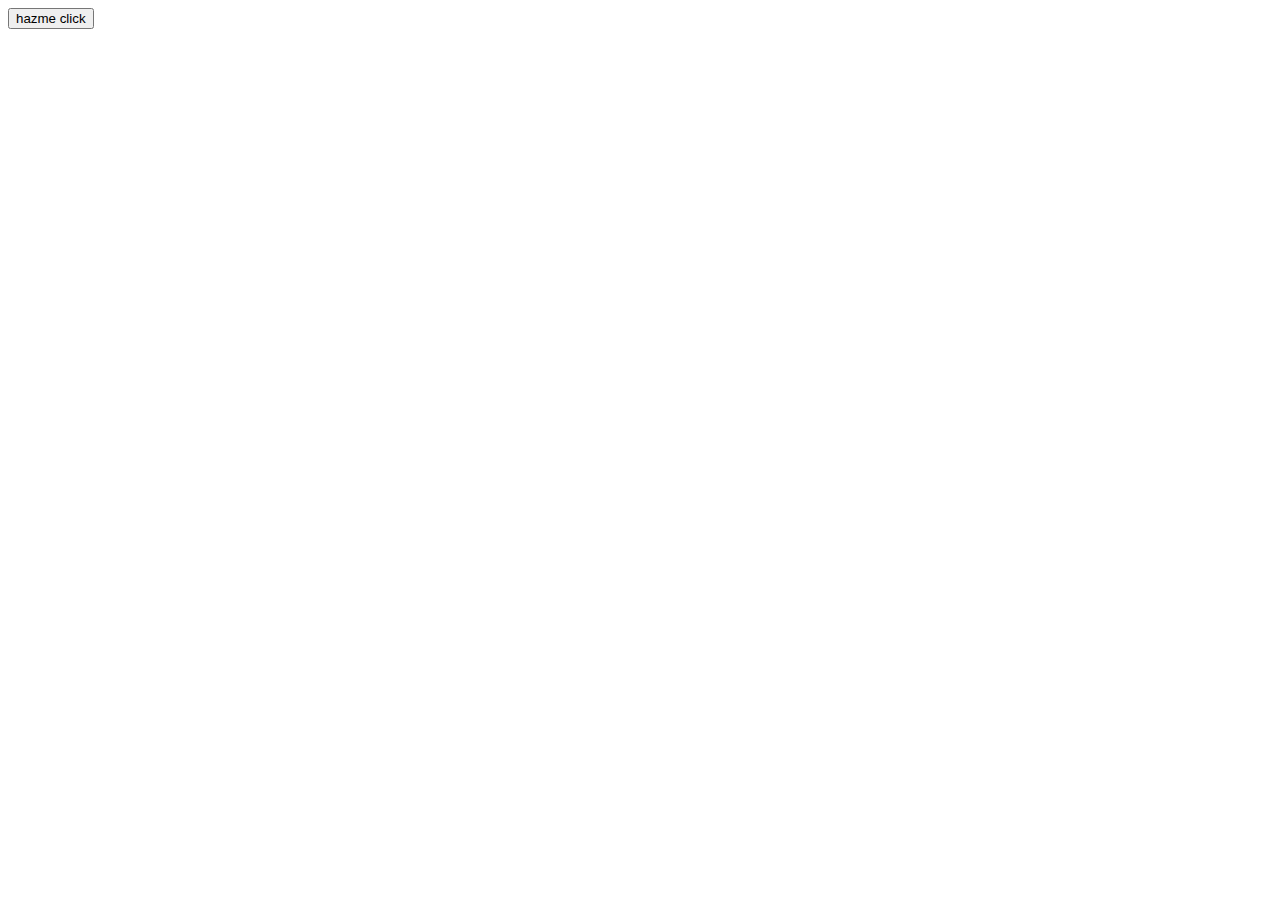
==== index.html @ 97aafa27 "index.html añadido" ====
<!DOCTYPE html>
<html lang="en">
<head>
    <meta charset="UTF-8">
    <meta http-equiv="X-UA-Compatible" content="IE=edge">
    <meta name="viewport" content="width=device-width, initial-scale=1.0">
    <title>4Kalculator</title>
</head>
<script>
    function boton(){
        alert("holaxddd")
    }
</script>
<body>
    <button onclick="boton()">hazme click</button>
</body>
</html>
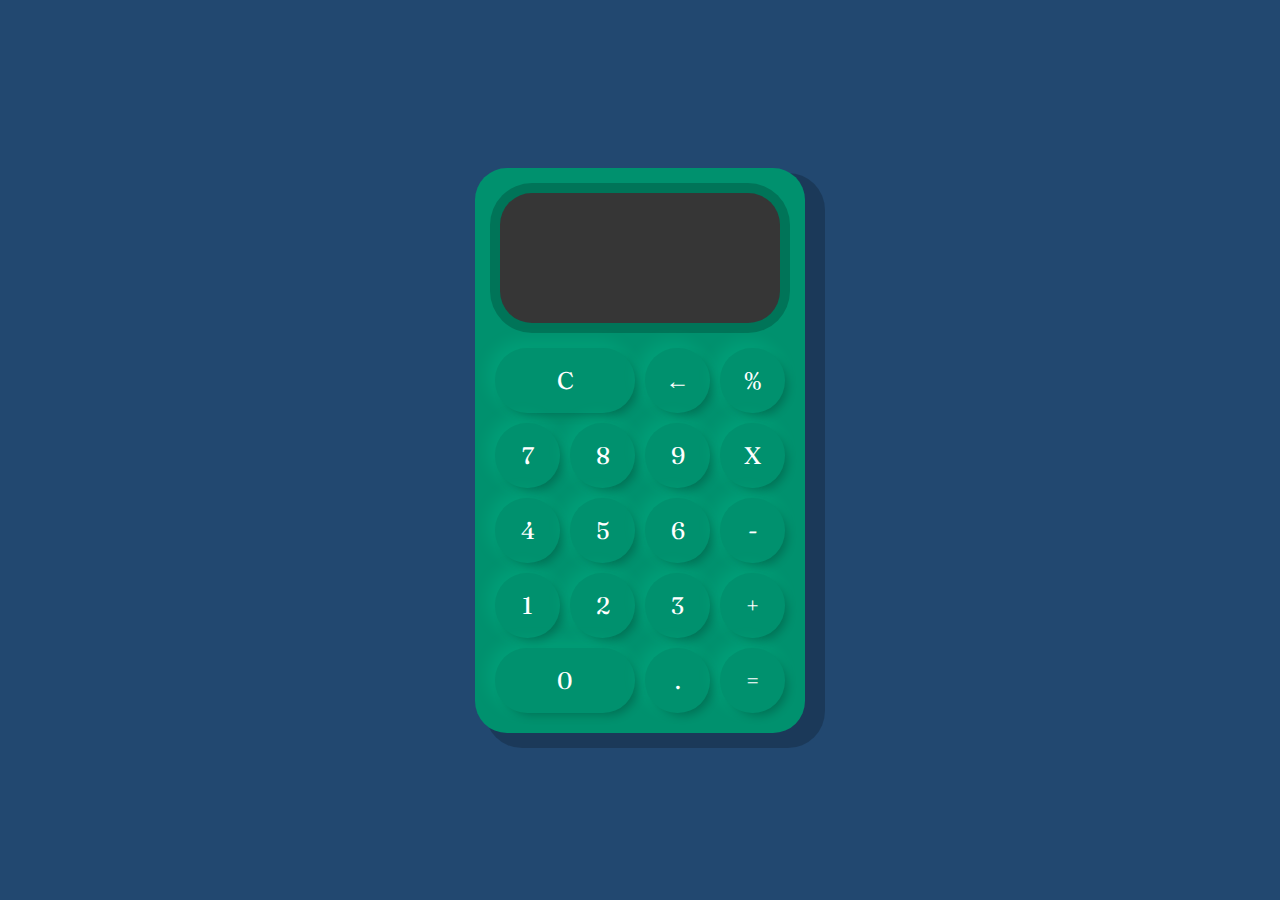
==== commit e2bd8f1f: "Diseño de calculadora basica, lista. Ready pal uso cotidiano :tom tom:" ====
--- a/index.html
+++ b/index.html
@@ -5,13 +5,35 @@
     <meta http-equiv="X-UA-Compatible" content="IE=edge">
     <meta name="viewport" content="width=device-width, initial-scale=1.0">
     <title>4Kalculator</title>
+    <link href="https://fonts.googleapis.com/css2?family=Fraunces&display=swap" rel="stylesheet">
+    <link rel="stylesheet" type="text/css" href="estilos.css">
 </head>
-<script>
-    function boton(){
-        alert("holaxddd")
-    }
-</script>
 <body>
-    <button onclick="boton()">hazme click</button>
+    <div class="container">
+        <div class="calculadora">
+            <div class="display">
+                <div id="valor-anterior"></div>
+                <div id="valor-actual"></div>
+            </div>
+            <button class="col-2">C</button>
+            <button>&larr;</button>
+            <button class="number">%</button>
+            <button class="number">7</button>
+            <button class="number">8</button>
+            <button class="number">9</button>
+            <button class="operador">X</button>
+            <button class="number">4</button>
+            <button class="number">5</button>
+            <button class="number">6</button>
+            <button class="operador">-</button>
+            <button class="number">1</button>
+            <button class="number">2</button>
+            <button class="number">3</button>
+            <button class="operador">+</button>
+            <button class="col-2 number">0</button>
+            <button class="number">.</button>
+            <button class="operador">=</button>
+        </div>
+    </div>
 </body>
 </html>--- a/estilos.css
+++ b/estilos.css
@@ -0,0 +1,72 @@
+*{
+	font-family: 'Fraunces', serif;
+	color: #fff;
+}
+
+body{
+	margin: 0;
+	background-color: #224870;
+}
+
+.container{
+	display: flex;
+	justify-content: center;
+	align-items: center;
+	height: 100vh;
+}
+
+.calculadora{
+	display: grid;
+	grid-template-columns: repeat(4, 75px);
+	grid-template-rows: 160px repeat(5, 75px);
+	background-color: #00916e;
+	border-radius: 32px;
+	padding: 15px;
+	box-shadow: 15px 10px 0px 5px #00000033;
+}
+
+button{
+	cursor: pointer;
+	margin: 5px;
+	padding: 0;
+	border-radius: 32px;
+	font-size: 1.5em;
+	border: none;
+	background-color: #00916e;
+	box-shadow: 5px 5px 10px -3px #00000040, -5px -5px 15px 3px #00ffc11f;
+}
+
+button:active{
+	background-color: #006f54;
+}
+
+button:focus{
+	outline: none;
+}
+
+.display{
+	grid-column: 1 / -1;
+	padding: 16px;
+	display: flex;
+	margin: 10px 10px 20px;
+	flex-direction: column;
+	align-items: flex-end;
+	background-color: #363636;
+	border-radius: 32px;
+	text-align: right;
+	justify-content: space-between;
+	word-break: break-all;
+	box-shadow: 0px 0px 0px 10px #00000033;
+}
+
+.col-2 {
+	grid-column: span 2;
+}
+
+#valor-actual {
+	font-size: 1.5em;
+}
+
+#valor-anterior {
+	font-size: 2em;
+}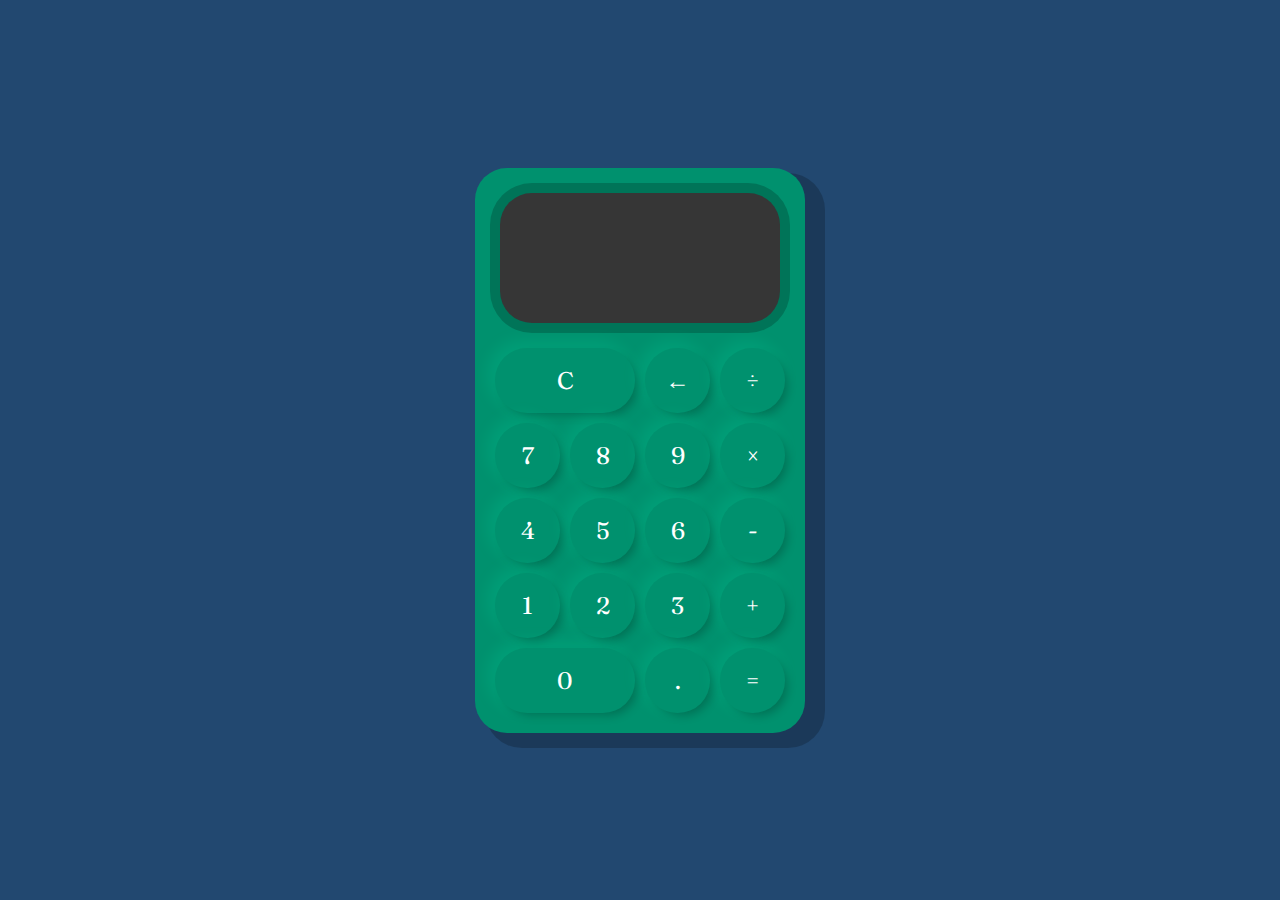
==== commit e32b5b1b: "simbolos de division y multiplicación cambiados" ====
--- a/index.html
+++ b/index.html
@@ -17,11 +17,11 @@
             </div>
             <button class="col-2">C</button>
             <button>&larr;</button>
-            <button class="number">%</button>
+            <button class="number">÷</button>
             <button class="number">7</button>
             <button class="number">8</button>
             <button class="number">9</button>
-            <button class="operador">X</button>
+            <button class="operador">×</button>
             <button class="number">4</button>
             <button class="number">5</button>
             <button class="number">6</button>
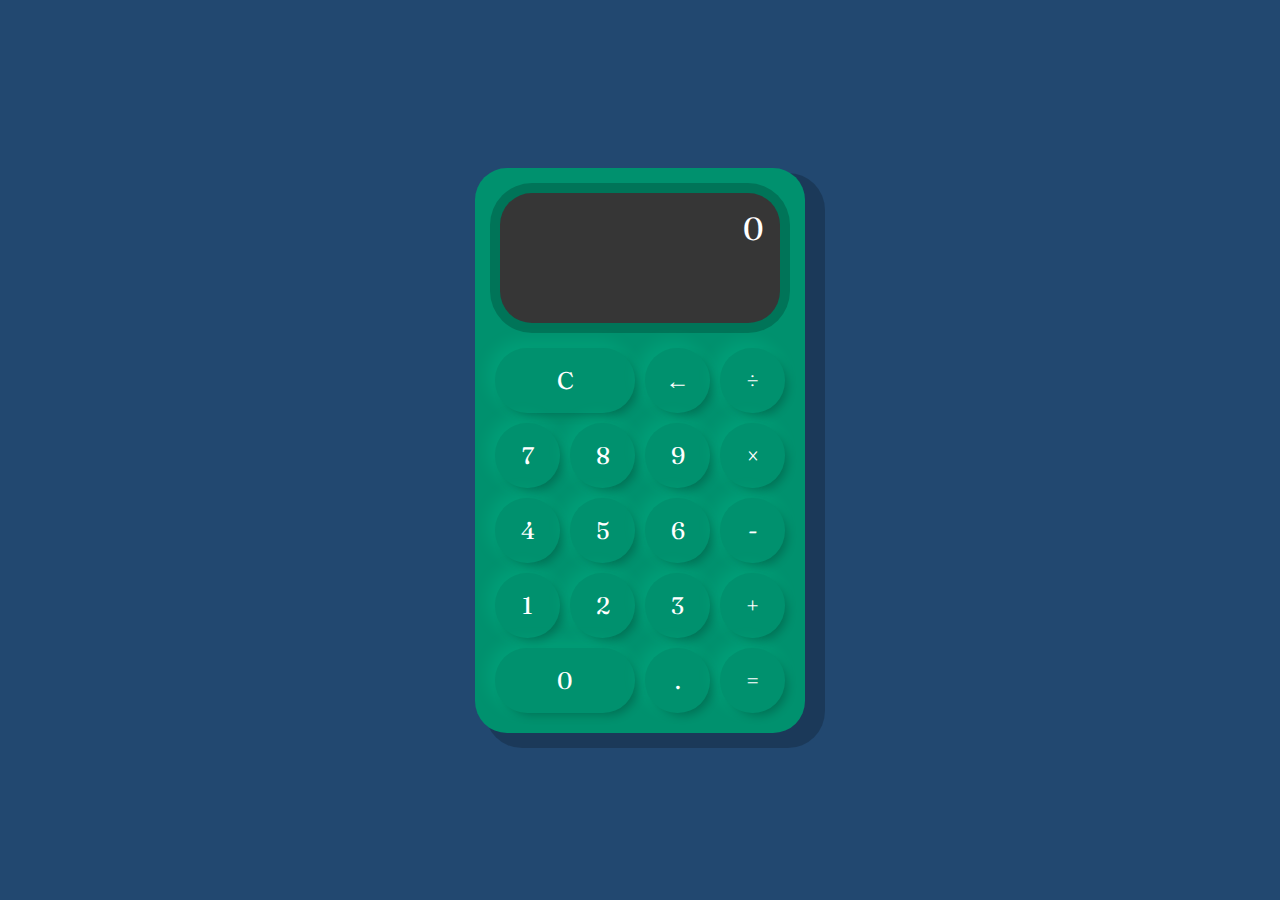
==== commit 400cfb16: "Por default el valor superior es 0" ====
--- a/index.html
+++ b/index.html
@@ -7,12 +7,14 @@
     <title>4Kalculator</title>
     <link href="https://fonts.googleapis.com/css2?family=Fraunces&display=swap" rel="stylesheet">
     <link rel="stylesheet" type="text/css" href="estilos.css">
+    <script type="text/javascript" src="./scripts/operaciones.js"></script>
+    <script type="text/javascript" src="./scripts/core.js"></script>
 </head>
 <body>
     <div class="container">
         <div class="calculadora">
             <div class="display">
-                <div id="valor-anterior"></div>
+                <div id="valor-anterior">0</div>
                 <div id="valor-actual"></div>
             </div>
             <button class="col-2">C</button>
